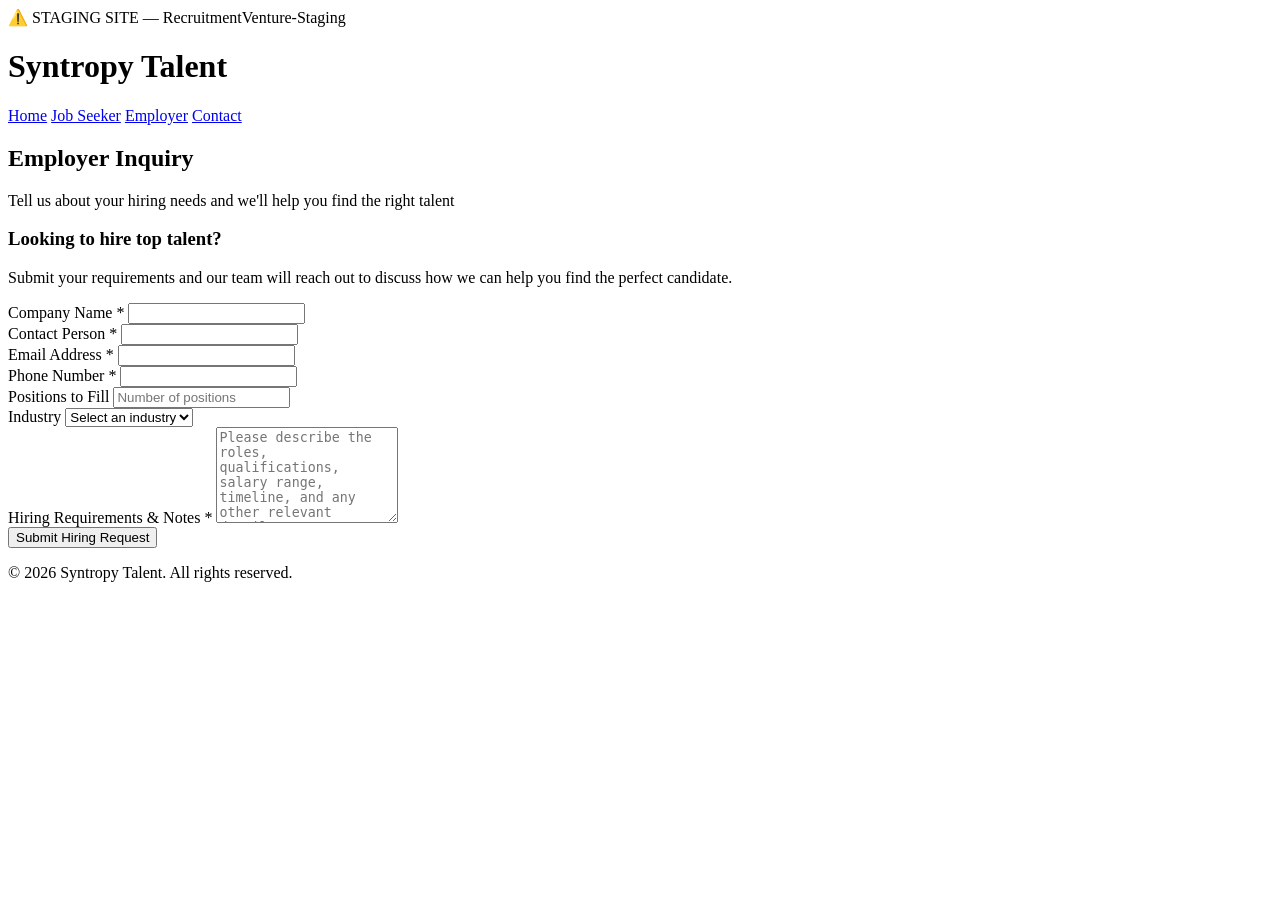
==== employer.html @ 50469c3f "Add real form submission handler with ERPNext proxy" ====
<!DOCTYPE html>
<html lang="en">
<head>
  <meta charset="UTF-8">
  <meta name="viewport" content="width=device-width, initial-scale=1.0">
  <title>Employer Inquiry - Syntropy Talent</title>
  <meta name="description" content="Learn about our recruitment services and submit your hiring needs">
  <link rel="preconnect" href="https://fonts.googleapis.com">
  <link rel="preconnect" href="https://fonts.gstatic.com" crossorigin>
  <link href="https://fonts.googleapis.com/css2?family=Inter:wght@300;400;500;600;700&display=swap" rel="stylesheet">
  <link rel="stylesheet" href="css/style.css">
  <link rel="icon" type="image/png" href="favicon.png">
</head>
<body>

  <!-- ===== Staging Banner ===== -->
  <div class="staging-banner">
    ⚠️ STAGING SITE — RecruitmentVenture-Staging
  </div>

  <!-- ===== Header ===== -->
  <header class="site-header">
    <div class="container">
      <h1 class="logo">Syntropy Talent</h1>
      <nav class="nav">
        <a href="index.html">Home</a>
        <a href="job-seeker.html">Job Seeker</a>
        <a href="employer.html">Employer</a>
        <a href="contact.html">Contact</a>
      </nav>
    </div>
  </header>

  <!-- ===== Main Content ===== -->
  <main class="container">
    <div class="page-header">
      <h2>Employer Inquiry</h2>
      <p>Tell us about your hiring needs and we'll help you find the right talent</p>
    </div>

    <div class="form-container">
      <div class="form-intro">
        <h3>Looking to hire top talent?</h3>
        <p>Submit your requirements and our team will reach out to discuss how we can help you find the perfect candidate.</p>
      </div>

      <!-- ERPNext Web Form or Standalone Form -->
      <form id="employerForm" class="contact-form">
        <div class="form-row">
          <div class="form-group">
            <label for="emp-company">Company Name *</label>
            <input type="text" id="emp-company" name="company_name" required>
          </div>
          <div class="form-group">
            <label for="emp-contact">Contact Person *</label>
            <input type="text" id="emp-contact" name="contact_name" required>
          </div>
        </div>
        <div class="form-row">
          <div class="form-group">
            <label for="emp-email">Email Address *</label>
            <input type="email" id="emp-email" name="email" required>
          </div>
          <div class="form-group">
            <label for="emp-phone">Phone Number *</label>
            <input type="tel" id="emp-phone" name="phone" required>
          </div>
        </div>
        <div class="form-row">
          <div class="form-group">
            <label for="emp-positions">Positions to Fill</label>
            <input type="number" id="emp-positions" name="positions" min="1" placeholder="Number of positions">
          </div>
          <div class="form-group">
            <label for="emp-industry">Industry</label>
            <select id="emp-industry" name="industry">
              <option value="">Select an industry</option>
              <option value="technology">Technology</option>
              <option value="finance">Finance</option>
              <option value="healthcare">Healthcare</option>
              <option value="manufacturing">Manufacturing</option>
              <option value="retail">Retail</option>
              <option value="other">Other</option>
            </select>
          </div>
        </div>
        <div class="form-group">
          <label for="emp-notes">Hiring Requirements & Notes *</label>
          <textarea id="emp-notes" name="notes" rows="6" required placeholder="Please describe the roles, qualifications, salary range, timeline, and any other relevant details..."></textarea>
        </div>
        <button type="submit" class="btn btn-primary">Submit Hiring Request</button>
      </form>
    </div>
  </main>

  <!-- ===== Footer ===== -->
  <footer class="site-footer">
    <div class="container">
      <p>&copy; 2026 Syntropy Talent. All rights reserved.</p>
    </div>
  </footer>

  <script src="js/script.js"></script>
  <script src="js/form-handler.js"></script>
</body>
</html>
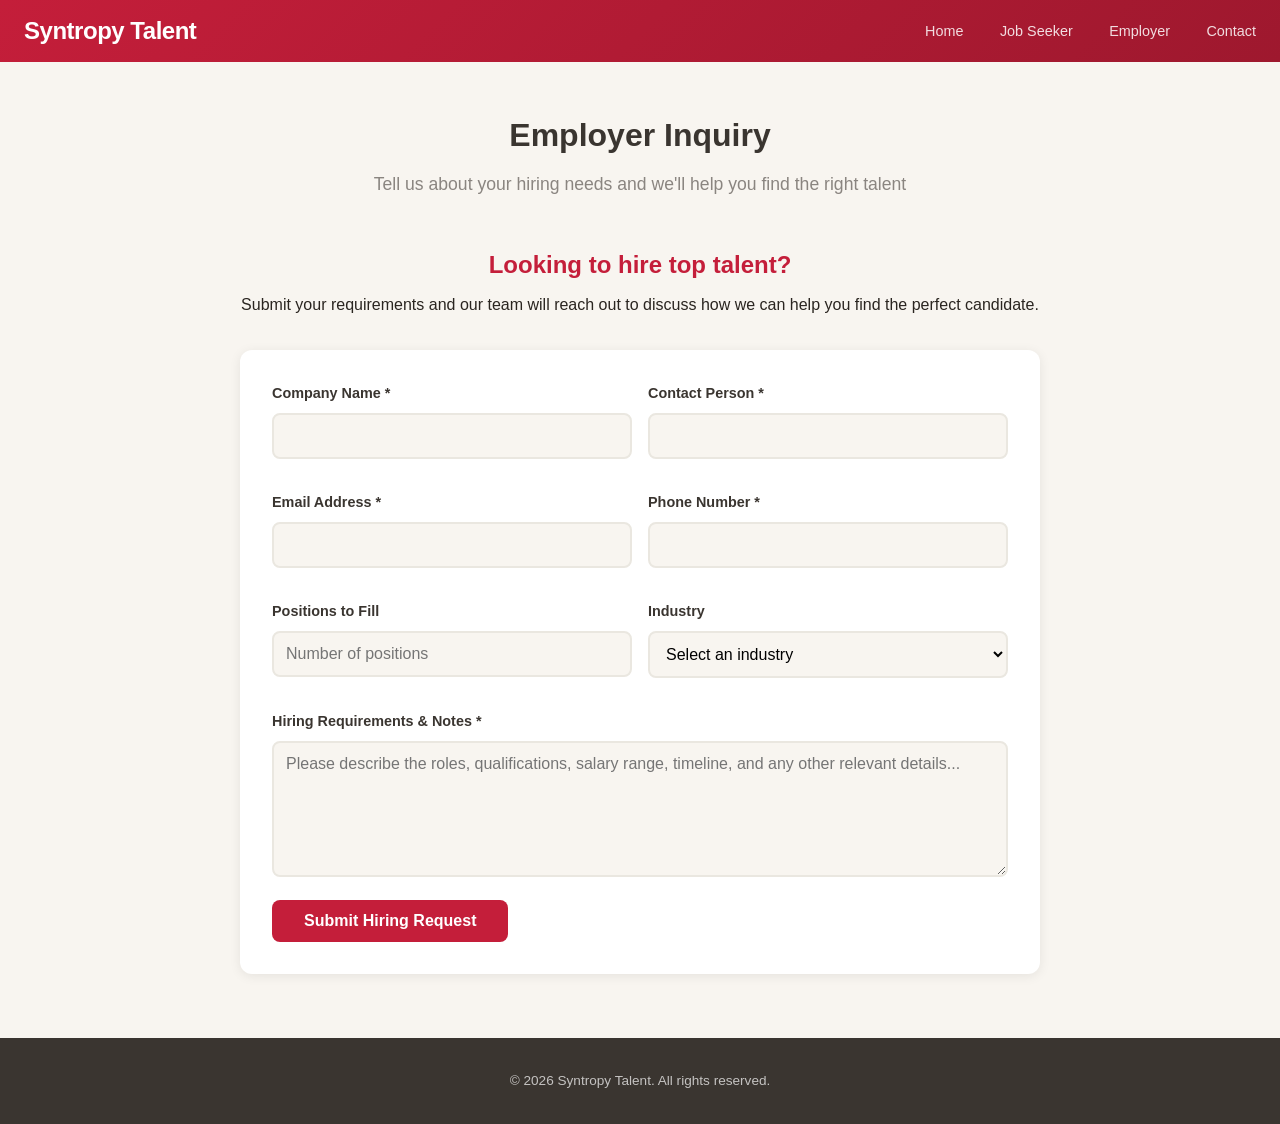
==== commit ce523e98: "Remove staging banner, add resume file upload" ====
--- a/employer.html
+++ b/employer.html
@@ -14,9 +14,6 @@
 <body>
 
   <!-- ===== Staging Banner ===== -->
-  <div class="staging-banner">
-    ⚠️ STAGING SITE — RecruitmentVenture-Staging
-  </div>
 
   <!-- ===== Header ===== -->
   <header class="site-header">
--- a/css/style.css
+++ b/css/style.css
@@ -0,0 +1,418 @@
+/* ===== Reset & Base Styles ===== */
+* {
+  margin: 0;
+  padding: 0;
+  box-sizing: border-box;
+}
+
+:root {
+  --miami-red: #C41E3A;
+  --miami-red-dark: #9E182E;
+  --miami-red-light: #E84C65;
+  --white: #FFFFFF;
+  --cream: #F8F5F0;
+  --light-gray: #EAE7E0;
+  --medium-gray: #8A8580;
+  --dark-gray: #3A3530;
+  --text: #2A2520;
+  --shadow: 0 2px 12px rgba(0, 0, 0, 0.08);
+  --shadow-hover: 0 6px 24px rgba(196, 30, 58, 0.12);
+  --radius: 12px;
+  --max-width: 1280px;
+}
+
+*, *::before, *::after {
+  box-sizing: border-box;
+  margin: 0;
+  padding: 0;
+}
+
+body {
+  font-family: 'Inter', -apple-system, BlinkMacSystemFont, sans-serif;
+  color: var(--text);
+  background-color: var(--cream);
+  line-height: 1.6;
+  min-height: 100vh;
+}
+
+.container {
+  max-width: var(--max-width);
+  margin: 0 auto;
+  padding: 0 1.5rem;
+}
+
+/* ===== Header ===== */
+.site-header {
+  background: linear-gradient(135deg, var(--miami-red) 0%, var(--miami-red-dark) 100%);
+  color: var(--white);
+  position: sticky;
+  top: 0;
+  z-index: 100;
+}
+
+.site-header .container {
+  display: flex;
+  justify-content: space-between;
+  align-items: center;
+  padding: 0.75rem 1.5rem;
+}
+
+.logo {
+  font-size: 1.5rem;
+  font-weight: 700;
+  color: var(--white);
+  letter-spacing: -0.02em;
+}
+
+.nav a {
+  margin-left: 2rem;
+  color: rgba(255,255,255,0.85);
+  text-decoration: none;
+  font-weight: 500;
+  font-size: 0.9rem;
+  transition: color 0.2s;
+  padding: 0.25rem 0;
+  border-bottom: 2px solid transparent;
+}
+
+.nav a:hover {
+  color: var(--white);
+  border-bottom-color: rgba(255,255,255,0.5);
+}
+
+
+
+/* ===== Hero Section ===== */
+.hero {
+  background: linear-gradient(135deg, var(--miami-red) 0%, var(--miami-red-dark) 100%);
+  color: var(--white);
+  padding: 5rem 0;
+  text-align: center;
+  position: relative;
+  overflow: hidden;
+}
+
+.hero::before {
+  content: '';
+  position: absolute;
+  top: -50%;
+  left: -50%;
+  width: 200%;
+  height: 200%;
+  background: radial-gradient(circle at 30% 50%, rgba(255,255,255,0.05) 0%, transparent 50%);
+  pointer-events: none;
+}
+
+.hero h2 {
+  font-size: 2.5rem;
+  font-weight: 700;
+  letter-spacing: -0.02em;
+  margin-bottom: 1rem;
+  position: relative;
+}
+
+.hero p {
+  font-size: 1.125rem;
+  opacity: 0.9;
+  max-width: 720px;
+  margin: 0 auto;
+  position: relative;
+}
+
+/* ===== Section ===== */
+.section {
+  padding: 4rem 0;
+}
+
+.section h3 {
+  text-align: center;
+  font-size: 1.75rem;
+  font-weight: 700;
+  margin-bottom: 3rem;
+  color: var(--dark-gray);
+}
+
+/* ===== Values Grid ===== */
+.values-grid {
+  display: grid;
+  grid-template-columns: repeat(auto-fit, minmax(300px, 1fr));
+  gap: 2rem;
+  margin-top: 2rem;
+}
+
+.value-item {
+  text-align: center;
+  padding: 2rem;
+  border-radius: var(--radius);
+  background: var(--white);
+  box-shadow: var(--shadow);
+  transition: transform 0.2s, box-shadow 0.2s;
+}
+
+.value-item:hover {
+  transform: translateY(-3px);
+  box-shadow: var(--shadow-hover);
+}
+
+.value-item h4 {
+  color: var(--miami-red);
+  margin-bottom: 1rem;
+  font-size: 1.1rem;
+}
+
+/* ===== How It Works ===== */
+.how-it-works {
+  background: var(--white);
+}
+
+.how-it-works .steps {
+  display: grid;
+  grid-template-columns: repeat(auto-fit, minmax(250px, 1fr));
+  gap: 2rem;
+  margin-top: 2rem;
+}
+
+.step {
+  text-align: center;
+  padding: 2rem;
+  border-radius: var(--radius);
+  background: var(--cream);
+  box-shadow: var(--shadow);
+}
+
+.step-number {
+  width: 48px;
+  height: 48px;
+  background: linear-gradient(135deg, var(--miami-red) 0%, var(--miami-red-dark) 100%);
+  color: white;
+  border-radius: 50%;
+  display: flex;
+  align-items: center;
+  justify-content: center;
+  font-weight: 700;
+  font-size: 1.2rem;
+  margin: 0 auto 1rem;
+}
+
+.step h4 {
+  margin-bottom: 1rem;
+  color: var(--dark-gray);
+}
+
+/* ===== CTA Section ===== */
+.cta {
+  background: var(--cream);
+  text-align: center;
+  padding: 4rem 0;
+}
+
+.cta h2 {
+  margin-bottom: 2rem;
+  font-size: 2rem;
+  color: var(--dark-gray);
+}
+
+.cta-buttons {
+  display: flex;
+  justify-content: center;
+  gap: 1rem;
+  flex-wrap: wrap;
+}
+
+/* ===== Buttons ===== */
+.btn {
+  display: inline-block;
+  padding: 0.75rem 2rem;
+  text-decoration: none;
+  border-radius: 8px;
+  font-weight: 600;
+  transition: all 0.2s;
+  border: none;
+  cursor: pointer;
+  font-size: 1rem;
+  font-family: inherit;
+}
+
+.btn-primary {
+  background: var(--miami-red);
+  color: white;
+}
+
+.btn-primary:hover {
+  background: var(--miami-red-dark);
+  transform: translateY(-2px);
+  box-shadow: var(--shadow-hover);
+}
+
+.btn-secondary {
+  background: transparent;
+  color: var(--miami-red);
+  border: 2px solid var(--miami-red);
+}
+
+.btn-secondary:hover {
+  background: var(--miami-red);
+  color: white;
+  transform: translateY(-2px);
+}
+
+/* ===== Page Header ===== */
+.page-header {
+  text-align: center;
+  padding: 3rem 0;
+}
+
+.page-header h2 {
+  font-size: 2rem;
+  color: var(--dark-gray);
+  margin-bottom: 0.5rem;
+}
+
+.page-header p {
+  color: var(--medium-gray);
+  font-size: 1.1rem;
+}
+
+/* ===== Forms ===== */
+.form-container {
+  max-width: 800px;
+  margin: 0 auto;
+  padding-bottom: 4rem;
+}
+
+.file-input {
+  padding: 0.5rem !important;
+  background: var(--white) !important;
+}
+
+.file-hint {
+  display: block;
+  font-size: 0.8rem;
+  color: var(--medium-gray);
+  margin-top: 0.25rem;
+}
+
+.form-intro {
+  text-align: center;
+  margin-bottom: 2rem;
+}
+
+.form-intro h3 {
+  font-size: 1.5rem;
+  margin-bottom: 0.5rem;
+  color: var(--miami-red);
+}
+
+.contact-form {
+  background: var(--white);
+  padding: 2rem;
+  border-radius: var(--radius);
+  box-shadow: var(--shadow);
+}
+
+.form-row {
+  display: grid;
+  grid-template-columns: 1fr 1fr;
+  gap: 1rem;
+  margin-bottom: 1rem;
+}
+
+.form-group {
+  margin-bottom: 1rem;
+}
+
+.form-group label {
+  display: block;
+  margin-bottom: 0.5rem;
+  font-weight: 600;
+  color: var(--dark-gray);
+  font-size: 0.9rem;
+}
+
+.form-group input,
+.form-group select,
+.form-group textarea {
+  width: 100%;
+  padding: 0.75rem;
+  border: 2px solid var(--light-gray);
+  border-radius: 8px;
+  font-family: inherit;
+  font-size: 1rem;
+  background: var(--cream);
+  transition: border-color 0.2s, background-color 0.2s;
+}
+
+.form-group input:focus,
+.form-group select:focus,
+.form-group textarea:focus {
+  outline: none;
+  border-color: var(--miami-red);
+  background-color: var(--white);
+}
+
+/* ===== Footer ===== */
+.site-footer {
+  background: var(--dark-gray);
+  color: rgba(255,255,255,0.7);
+  text-align: center;
+  padding: 2rem 0;
+  font-size: 0.85rem;
+}
+
+/* ===== Responsive ===== */
+@media (max-width: 768px) {
+  .hero h2 {
+    font-size: 2rem;
+  }
+
+  .hero {
+    padding: 3rem 0;
+  }
+
+  .nav {
+    display: none;
+  }
+
+  .site-header .container {
+    flex-direction: column;
+    gap: 0.5rem;
+    padding: 0.75rem 1rem;
+  }
+
+  .form-row {
+    grid-template-columns: 1fr;
+  }
+
+  .cta-buttons {
+    flex-direction: column;
+    align-items: center;
+  }
+
+  .btn {
+    width: 100%;
+    max-width: 300px;
+  }
+
+  .values-grid,
+  .how-it-works .steps {
+    grid-template-columns: 1fr;
+  }
+
+  .section {
+    padding: 3rem 0;
+  }
+}
+
+@media (max-width: 480px) {
+  .container {
+    padding: 0 1rem;
+  }
+
+  .section {
+    padding: 2rem 0;
+  }
+
+  .hero h2 {
+    font-size: 1.6rem;
+  }
+}
